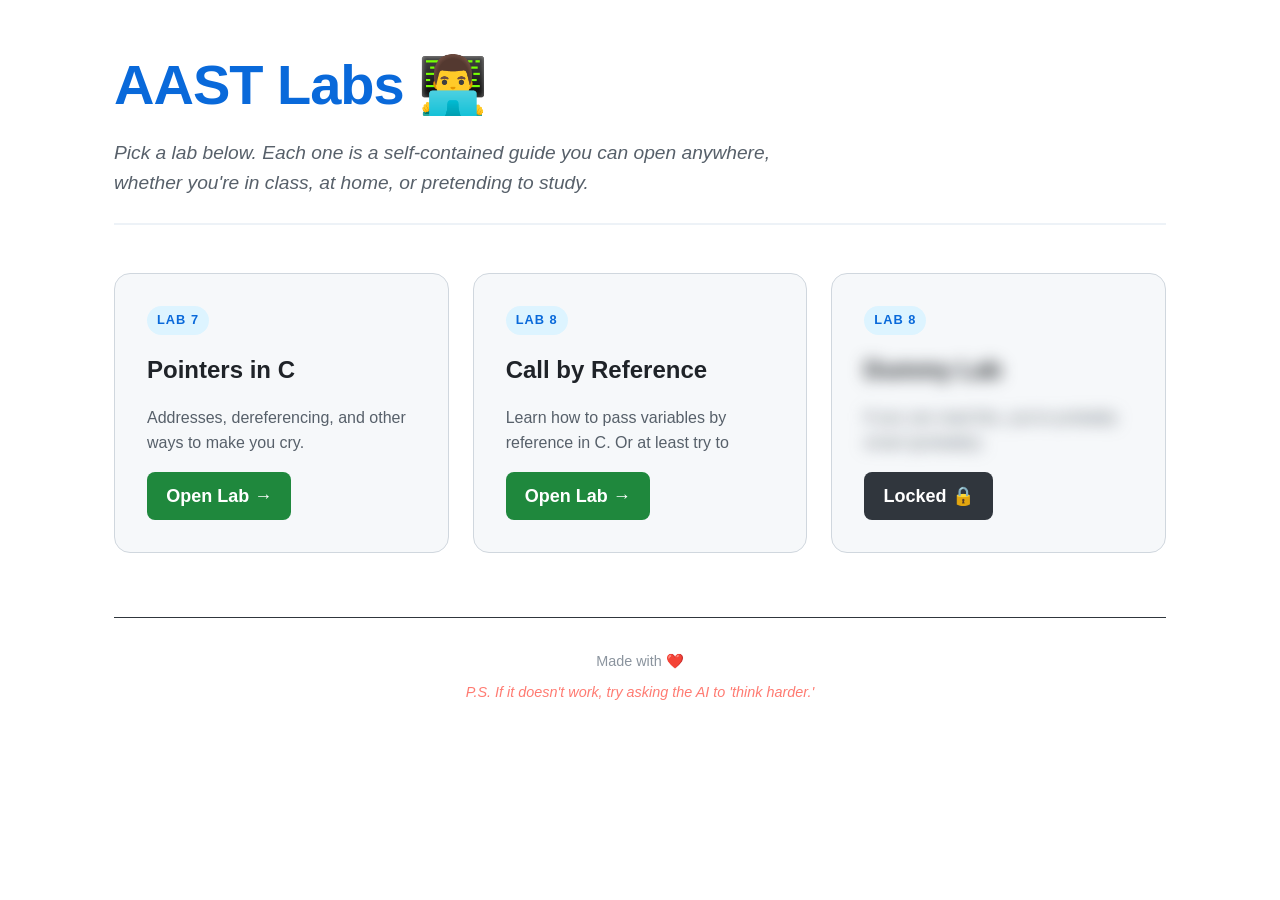
==== index.html @ 34c0be06 "oopsie: Forgot to link it :(" ====
<!doctype html>
<html lang="en">
  <head>
    <meta charset="UTF-8" />
    <meta name="viewport" content="width=device-width, initial-scale=1.0" />
    <title>AAST Labs — Try Not to Segfault</title>
    <style>
      * {
        margin: 0;
        padding: 0;
        box-sizing: border-box;
      }

      body {
        font-family: "Inter", "Segoe UI", sans-serif;
        background: #ffffff; /* Clean white */
        color: #1a1f23; /* Deep charcoal for readability */
        line-height: 1.6;
        font-size: 18px;
        padding: 2.5rem 1.5rem 4rem;
        max-width: 1100px;
        margin: 0 auto;
      }

      header {
        margin-bottom: 3rem;
        padding-bottom: 1.5rem;
        border-bottom: 2px solid #edf2f7;
      }

      h1 {
        color: #0969da; /* Classic "Link Blue" but punchier */
        font-size: clamp(2.5rem, 6vw, 3.5rem);
        font-weight: 900;
        letter-spacing: -1px;
        margin-bottom: 0.5rem;
      }

      .lead {
        color: #57606a;
        font-size: 1.2rem;
        max-width: 65ch;
        font-style: italic;
      }

      .labs {
        list-style: none;
        display: grid;
        grid-template-columns: repeat(auto-fill, minmax(300px, 1fr));
        gap: 1.5rem;
      }

      .card {
        border: 1px solid #d0d7de;
        border-radius: 16px;
        padding: 2rem;
        background: #f6f8fa; /* Subtle off-white/gray */
        display: flex;
        flex-direction: column;
        gap: 1rem;
        transition: all 0.3s cubic-bezier(0.4, 0, 0.2, 1);
        position: relative;
        overflow: hidden;
      }

      .card:hover {
        transform: translateY(-5px);
        border-color: #0969da;
        background: #ffffff;
        box-shadow: 0 12px 24px rgba(0, 0, 0, 0.08);
      }

      .card-number {
        font-size: 0.8rem;
        font-weight: 800;
        text-transform: uppercase;
        letter-spacing: 0.08em;
        color: #0969da;
        background: #ddf4ff;
        padding: 4px 10px;
        border-radius: 20px;
        align-self: flex-start;
      }

      .card h2 {
        color: #1f2328;
        font-size: 1.5rem;
        font-weight: 700;
      }

      .card p {
        color: #57606a;
        font-size: 1rem;
        flex-grow: 1;
      }

      .card a {
        align-self: flex-start;
        display: inline-block;
        background: #1f883d; /* "Go" Green */
        color: #ffffff;
        text-decoration: none;
        font-weight: 600;
        padding: 0.6rem 1.2rem;
        border-radius: 8px;
        transition: background 0.2s;
      }

      .card a:hover {
        background: #1a7f37;
        box-shadow: 0 4px 8px rgba(31, 136, 61, 0.2);
      }

      footer {
        margin-top: 5rem;
        text-align: center;
        font-size: 0.9rem;
        color: #6e7781;
        border-top: 1px solid #edf2f7;
        padding-top: 2rem;
      }

      .ps-line {
        color: #cf222e;
        font-weight: 600;
        display: block;
        margin-top: 0.5rem;
      }

      .emoji-span {
        font-style: normal;
      }

      /* Teaser card: light blur on copy only; button stays clear */
      .card--secret .card-secret-body {
        display: flex;
        flex-direction: column;
        gap: 1rem;
        filter: blur(8px);
        user-select: none;
        pointer-events: none;
        -webkit-user-select: none;
      }

      .card-fake-locked {
        align-self: flex-start;
        display: inline-block;
        background: #30363d;
        color: #ffffff;
        font-weight: 600;
        padding: 0.6rem 1.2rem;
        border-radius: 8px;
        cursor: not-allowed;
      }
    </style>
  </head>
  <body>
    <header>
      <h1>AAST Labs <span class="emoji-span">👨‍💻</span></h1>
      <p class="lead">
        Pick a lab below. Each one is a self-contained guide you can open
        anywhere, whether you're in class, at home, or pretending to study.
      </p>
    </header>

    <main>
      <ul class="labs" role="list">
        <li>
          <article class="card">
            <span class="card-number">Lab 7</span>
            <h2>Pointers in C</h2>
            <p>Addresses, dereferencing, and other ways to make you cry.</p>
            <a href="lab7.html">Open Lab →</a>
          </article>
        </li>

        <li>
          <article class="card">
            <span class="card-number">Lab 8</span>
            <h2>Call by Reference</h2>
            <p>
              Learn how to pass variables by reference in C. Or at least try to
            </p>
            <a href="lab8.html">Open Lab →</a>
          </article>
        </li>

        <li>
          <article
            class="card card--secret"
            aria-label="Lab 8 — coming later. Open lab is locked for now."
          >
            <span class="card-number">Lab 8</span>
            <div class="card-secret-body" aria-hidden="true">
              <h2>Dummy Lab</h2>
              <p>If you can read this, you're probably smart (probably).</p>
            </div>
            <span class="card-fake-locked">Locked 🔒</span>
          </article>
        </li>
      </ul>
    </main>

    <footer
      style="
        margin-top: 4rem;
        text-align: center;
        border-top: 1px solid #30363d;
        padding-top: 2rem;
      "
    >
      <p style="color: #8b949e; font-size: 0.9rem">
        Made with ❤️ <br />
        <span
          style="
            color: #ff7b72;
            font-style: italic;
            margin-top: 0.5rem;
            display: block;
          "
        >
          P.S. If it doesn't work, try asking the AI to 'think harder.'
        </span>
      </p>
    </footer>
  </body>
</html>
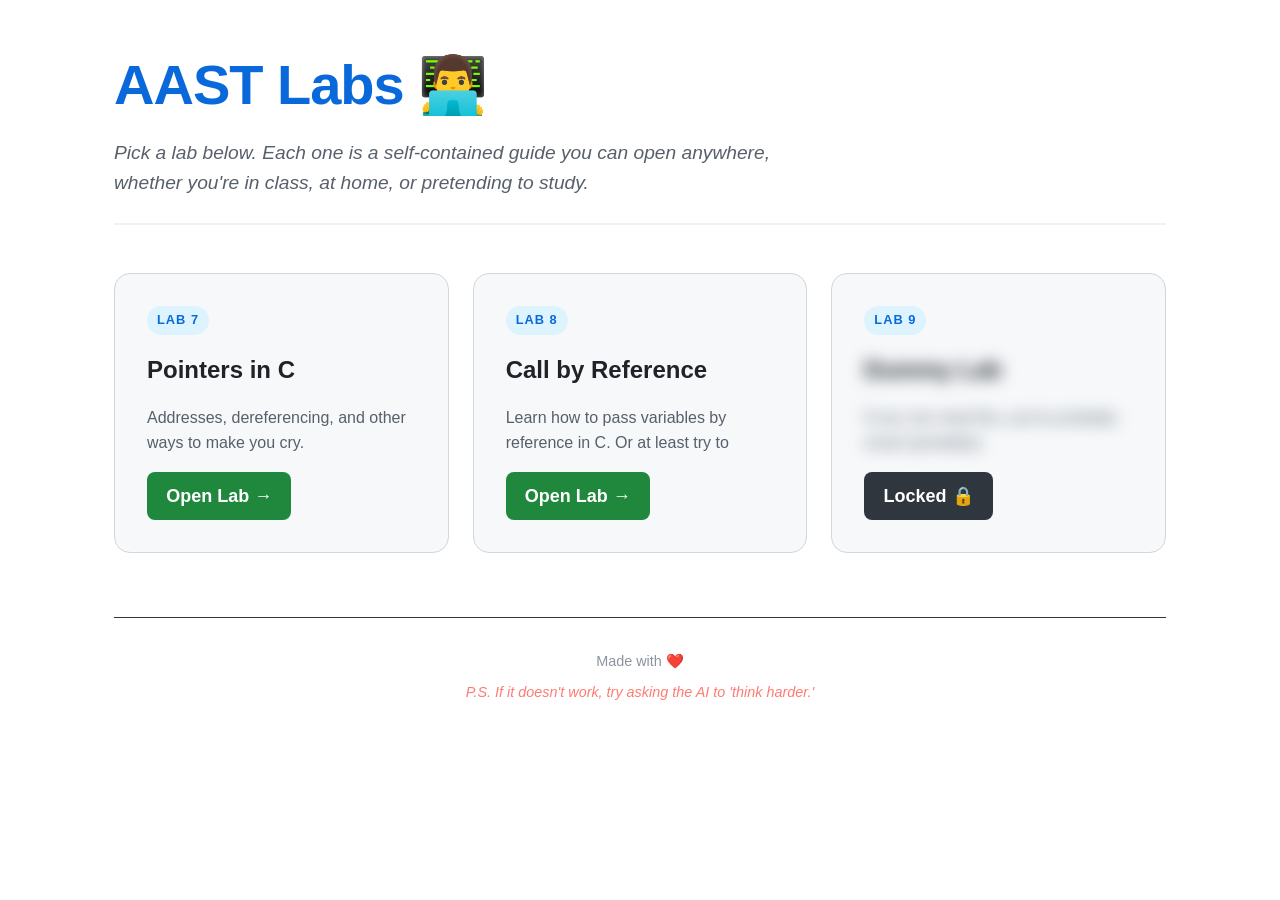
==== commit 1963a671: "feat: Update content" ====
--- a/index.html
+++ b/index.html
@@ -188,9 +188,9 @@
         <li>
           <article
             class="card card--secret"
-            aria-label="Lab 8 — coming later. Open lab is locked for now."
+            aria-label="Lab 9 — coming later. Open lab is locked for now."
           >
-            <span class="card-number">Lab 8</span>
+            <span class="card-number">Lab 9</span>
             <div class="card-secret-body" aria-hidden="true">
               <h2>Dummy Lab</h2>
               <p>If you can read this, you're probably smart (probably).</p>
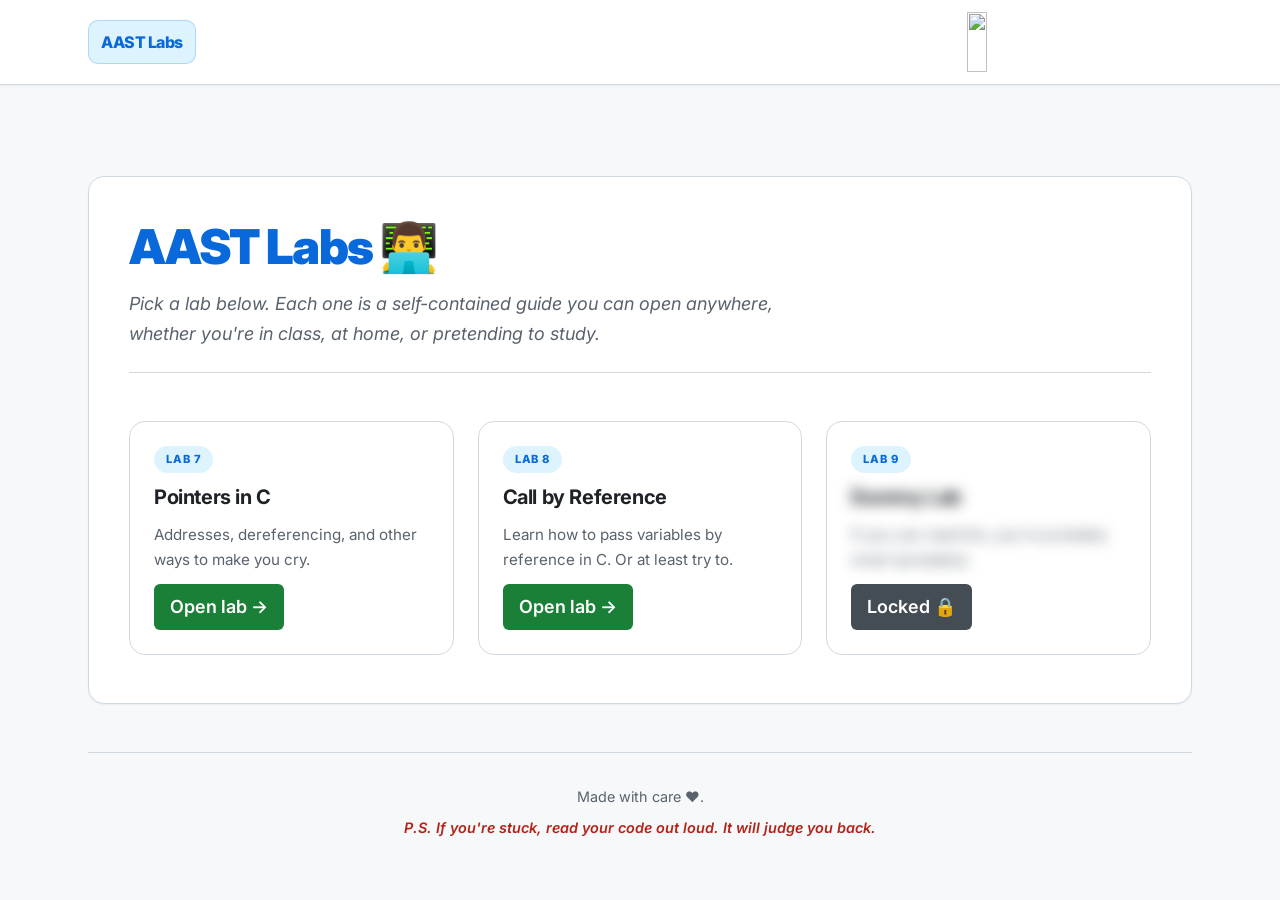
==== commit 88045566: "refactor: Revamp index.html layout, update title, and remove lab 7 and lab 8 pages" ====
--- a/index.html
+++ b/index.html
@@ -3,225 +3,77 @@
   <head>
     <meta charset="UTF-8" />
     <meta name="viewport" content="width=device-width, initial-scale=1.0" />
-    <title>AAST Labs — Try Not to Segfault</title>
-    <style>
-      * {
-        margin: 0;
-        padding: 0;
-        box-sizing: border-box;
-      }
+    <title>AAST Labs — Compile, Cry, Repeat</title>
 
-      body {
-        font-family: "Inter", "Segoe UI", sans-serif;
-        background: #ffffff; /* Clean white */
-        color: #1a1f23; /* Deep charcoal for readability */
-        line-height: 1.6;
-        font-size: 18px;
-        padding: 2.5rem 1.5rem 4rem;
-        max-width: 1100px;
-        margin: 0 auto;
-      }
+    <link rel="preconnect" href="https://fonts.googleapis.com" />
+    <link rel="preconnect" href="https://fonts.gstatic.com" crossorigin />
+    <link
+      href="https://fonts.googleapis.com/css2?family=Inter:wght@400;500;600;700;800&family=JetBrains+Mono:wght@400;500&display=swap"
+      rel="stylesheet"
+    />
 
-      header {
-        margin-bottom: 3rem;
-        padding-bottom: 1.5rem;
-        border-bottom: 2px solid #edf2f7;
-      }
+    <link rel="stylesheet" href="./assets/css/base.css" />
+    <link rel="stylesheet" href="./assets/css/layout.css" />
+    <link rel="stylesheet" href="./assets/css/components.css" />
+  </head>
+  <body class="page page--home" data-nav-active="home">
+    <div id="site-nav" data-site-nav aria-label="Site navigation"></div>
 
-      h1 {
-        color: #0969da; /* Classic "Link Blue" but punchier */
-        font-size: clamp(2.5rem, 6vw, 3.5rem);
-        font-weight: 900;
-        letter-spacing: -1px;
-        margin-bottom: 0.5rem;
-      }
+    <main class="page__main">
+      <header class="home-hero">
+        <h1>AAST Labs <span class="emoji-span">👨‍💻</span></h1>
+        <p class="lead">
+          Pick a lab below. Each one is a self-contained guide you can open
+          anywhere, whether you're in class, at home, or pretending to study.
+        </p>
+      </header>
 
-      .lead {
-        color: #57606a;
-        font-size: 1.2rem;
-        max-width: 65ch;
-        font-style: italic;
-      }
-
-      .labs {
-        list-style: none;
-        display: grid;
-        grid-template-columns: repeat(auto-fill, minmax(300px, 1fr));
-        gap: 1.5rem;
-      }
-
-      .card {
-        border: 1px solid #d0d7de;
-        border-radius: 16px;
-        padding: 2rem;
-        background: #f6f8fa; /* Subtle off-white/gray */
-        display: flex;
-        flex-direction: column;
-        gap: 1rem;
-        transition: all 0.3s cubic-bezier(0.4, 0, 0.2, 1);
-        position: relative;
-        overflow: hidden;
-      }
-
-      .card:hover {
-        transform: translateY(-5px);
-        border-color: #0969da;
-        background: #ffffff;
-        box-shadow: 0 12px 24px rgba(0, 0, 0, 0.08);
-      }
-
-      .card-number {
-        font-size: 0.8rem;
-        font-weight: 800;
-        text-transform: uppercase;
-        letter-spacing: 0.08em;
-        color: #0969da;
-        background: #ddf4ff;
-        padding: 4px 10px;
-        border-radius: 20px;
-        align-self: flex-start;
-      }
-
-      .card h2 {
-        color: #1f2328;
-        font-size: 1.5rem;
-        font-weight: 700;
-      }
-
-      .card p {
-        color: #57606a;
-        font-size: 1rem;
-        flex-grow: 1;
-      }
-
-      .card a {
-        align-self: flex-start;
-        display: inline-block;
-        background: #1f883d; /* "Go" Green */
-        color: #ffffff;
-        text-decoration: none;
-        font-weight: 600;
-        padding: 0.6rem 1.2rem;
-        border-radius: 8px;
-        transition: background 0.2s;
-      }
-
-      .card a:hover {
-        background: #1a7f37;
-        box-shadow: 0 4px 8px rgba(31, 136, 61, 0.2);
-      }
-
-      footer {
-        margin-top: 5rem;
-        text-align: center;
-        font-size: 0.9rem;
-        color: #6e7781;
-        border-top: 1px solid #edf2f7;
-        padding-top: 2rem;
-      }
-
-      .ps-line {
-        color: #cf222e;
-        font-weight: 600;
-        display: block;
-        margin-top: 0.5rem;
-      }
-
-      .emoji-span {
-        font-style: normal;
-      }
-
-      /* Teaser card: light blur on copy only; button stays clear */
-      .card--secret .card-secret-body {
-        display: flex;
-        flex-direction: column;
-        gap: 1rem;
-        filter: blur(8px);
-        user-select: none;
-        pointer-events: none;
-        -webkit-user-select: none;
-      }
-
-      .card-fake-locked {
-        align-self: flex-start;
-        display: inline-block;
-        background: #30363d;
-        color: #ffffff;
-        font-weight: 600;
-        padding: 0.6rem 1.2rem;
-        border-radius: 8px;
-        cursor: not-allowed;
-      }
-    </style>
-  </head>
-  <body>
-    <header>
-      <h1>AAST Labs <span class="emoji-span">👨‍💻</span></h1>
-      <p class="lead">
-        Pick a lab below. Each one is a self-contained guide you can open
-        anywhere, whether you're in class, at home, or pretending to study.
-      </p>
-    </header>
-
-    <main>
-      <ul class="labs" role="list">
+      <ul class="labs-grid" role="list">
         <li>
-          <article class="card">
-            <span class="card-number">Lab 7</span>
+          <article class="lab-card">
+            <span class="lab-card__badge">Lab 7</span>
             <h2>Pointers in C</h2>
             <p>Addresses, dereferencing, and other ways to make you cry.</p>
-            <a href="lab7.html">Open Lab →</a>
+            <a class="lab-card__cta" href="./labs/lab7.html">Open lab -></a>
           </article>
         </li>
 
         <li>
-          <article class="card">
-            <span class="card-number">Lab 8</span>
+          <article class="lab-card">
+            <span class="lab-card__badge">Lab 8</span>
             <h2>Call by Reference</h2>
             <p>
-              Learn how to pass variables by reference in C. Or at least try to
+              Learn how to pass variables by reference in C. Or at least try to.
             </p>
-            <a href="lab8.html">Open Lab →</a>
+            <a class="lab-card__cta" href="./labs/lab8.html">Open lab -></a>
           </article>
         </li>
 
         <li>
           <article
-            class="card card--secret"
+            class="lab-card lab-card--secret"
             aria-label="Lab 9 — coming later. Open lab is locked for now."
           >
-            <span class="card-number">Lab 9</span>
-            <div class="card-secret-body" aria-hidden="true">
+            <span class="lab-card__badge">Lab 9</span>
+            <div class="lab-card__secret" aria-hidden="true">
               <h2>Dummy Lab</h2>
               <p>If you can read this, you're probably smart (probably).</p>
             </div>
-            <span class="card-fake-locked">Locked 🔒</span>
+            <span class="lab-card__locked">Locked 🔒</span>
           </article>
         </li>
       </ul>
     </main>
 
-    <footer
-      style="
-        margin-top: 4rem;
-        text-align: center;
-        border-top: 1px solid #30363d;
-        padding-top: 2rem;
-      "
-    >
-      <p style="color: #8b949e; font-size: 0.9rem">
-        Made with ❤️ <br />
-        <span
-          style="
-            color: #ff7b72;
-            font-style: italic;
-            margin-top: 0.5rem;
-            display: block;
-          "
-        >
-          P.S. If it doesn't work, try asking the AI to 'think harder.'
+    <footer class="site-footer">
+      <p>
+        Made with care ❤️.
+        <span class="site-footer__ps">
+          P.S. If you're stuck, read your code out loud. It will judge you back.
         </span>
       </p>
     </footer>
+
+    <script data-site-root="." src="./assets/js/site.js" defer></script>
   </body>
 </html>
--- a/assets/css/base.css
+++ b/assets/css/base.css
@@ -0,0 +1,204 @@
+/* Design tokens & reset */
+:root {
+  --font-sans: "Inter", system-ui, -apple-system, "Segoe UI", sans-serif;
+  --font-mono: "JetBrains Mono", ui-monospace, "Consolas", monospace;
+
+  --space-1: 0.25rem;
+  --space-2: 0.5rem;
+  --space-3: 0.75rem;
+  --space-4: 1rem;
+  --space-5: 1.5rem;
+  --space-6: 2rem;
+  --space-8: 2.5rem;
+  --space-10: 3rem;
+
+  --radius-sm: 6px;
+  --radius-md: 10px;
+  --radius-lg: 14px;
+  --radius-xl: 16px;
+
+  --color-bg: #f6f8fa;
+  --color-surface: #ffffff;
+  --color-text: #1f2328;
+  --color-muted: #59636e;
+  --color-border: #d1d9e0;
+  --color-accent: #0969da;
+  --color-accent-soft: #ddf4ff;
+  --color-accent-2: #8250df;
+  --color-warn: #b45309;
+  --color-code: #b42318;
+  --color-code-bg: #f0f3f6;
+
+  --shadow-sm: 0 1px 2px rgba(31, 35, 40, 0.06);
+  --shadow-md: 0 8px 24px rgba(31, 35, 40, 0.08);
+
+  --transition-fast: 150ms ease;
+  --transition-base: 200ms ease;
+  --nav-height: 4.5rem;
+}
+
+*,
+*::before,
+*::after {
+  box-sizing: border-box;
+}
+
+html {
+  scroll-behavior: smooth;
+}
+
+body {
+  margin: 0;
+  font-family: var(--font-sans);
+  font-size: clamp(1rem, 0.35vw + 0.95rem, 1.125rem);
+  line-height: 1.65;
+  color: var(--color-text);
+  background: var(--color-bg);
+  -webkit-font-smoothing: antialiased;
+}
+
+img {
+  max-width: 100%;
+  height: auto;
+}
+
+a {
+  color: var(--color-accent);
+  text-decoration: none;
+  font-weight: 500;
+  transition: color var(--transition-fast), opacity var(--transition-fast);
+}
+
+a:hover {
+  text-decoration: underline;
+}
+
+p {
+  margin: var(--space-4) 0;
+  max-width: 75ch;
+}
+
+strong {
+  color: var(--color-text);
+  font-weight: 700;
+}
+
+h1,
+h2,
+h3,
+h4 {
+  font-weight: 700;
+  line-height: 1.25;
+  letter-spacing: -0.02em;
+}
+
+h1 {
+  color: var(--color-accent);
+  font-size: clamp(1.75rem, 2vw + 1.25rem, 2.75rem);
+  border-bottom: 1px solid var(--color-border);
+  padding-bottom: var(--space-3);
+  margin: var(--space-8) 0 var(--space-4);
+}
+
+h2 {
+  color: var(--color-accent);
+  font-size: clamp(1.35rem, 1.2vw + 1.1rem, 1.85rem);
+  margin: var(--space-8) 0 var(--space-4);
+}
+
+h3 {
+  color: var(--color-accent-2);
+  font-size: clamp(1.15rem, 0.6vw + 1rem, 1.35rem);
+  margin: var(--space-6) 0 var(--space-3);
+}
+
+h4 {
+  color: var(--color-warn);
+  font-size: 1.1rem;
+  margin: var(--space-5) 0 var(--space-2);
+}
+
+:not(pre) > code {
+  background: var(--color-code-bg);
+  color: var(--color-code);
+  padding: 0.15em 0.45em;
+  border-radius: var(--radius-sm);
+  font-family: var(--font-mono);
+  font-size: 0.92em;
+  font-weight: 500;
+}
+
+pre {
+  border-radius: var(--radius-md);
+  padding: var(--space-5);
+  overflow-x: auto;
+  margin: var(--space-5) 0;
+  font-size: 0.9rem;
+  line-height: 1.65;
+  box-shadow: var(--shadow-sm);
+}
+
+pre code {
+  background: none !important;
+  color: inherit;
+  padding: 0;
+  font-family: var(--font-mono);
+}
+
+blockquote {
+  border-left: 4px solid var(--color-accent);
+  background: var(--color-accent-soft);
+  padding: var(--space-4) var(--space-5);
+  margin: var(--space-5) 0;
+  border-radius: 0 var(--radius-md) var(--radius-md) 0;
+  font-size: 1.02em;
+}
+
+blockquote p {
+  margin: var(--space-2) 0;
+}
+
+table {
+  width: 100%;
+  border-collapse: collapse;
+  margin: var(--space-5) 0;
+  font-size: 0.95em;
+  border-radius: var(--radius-md);
+  overflow: hidden;
+  box-shadow: var(--shadow-sm);
+}
+
+th {
+  background: var(--color-accent-soft);
+  color: var(--color-accent);
+  text-align: left;
+  padding: var(--space-3) var(--space-4);
+  border: 1px solid var(--color-border);
+  font-weight: 700;
+}
+
+td {
+  padding: var(--space-3) var(--space-4);
+  border: 1px solid var(--color-border);
+  background: var(--color-surface);
+}
+
+tr:nth-child(even) td {
+  background: #f6f8fa;
+}
+
+ul,
+ol {
+  padding-left: 1.35rem;
+  margin: var(--space-4) 0;
+}
+
+li {
+  margin: var(--space-2) 0;
+}
+
+hr {
+  border: none;
+  border-top: 1px solid var(--color-border);
+  margin: var(--space-8) 0;
+}
--- a/assets/css/layout.css
+++ b/assets/css/layout.css
@@ -0,0 +1,31 @@
+/* Page shells & rhythm */
+.page {
+  min-height: 100vh;
+}
+
+.page--lab {
+  padding: calc(var(--nav-height) + var(--space-6)) var(--space-5) var(--space-10);
+  max-width: 72rem;
+  margin: 0 auto;
+}
+
+.page--home {
+  padding: calc(var(--nav-height) + var(--space-6)) var(--space-5) var(--space-10);
+  max-width: 72rem;
+  margin: 0 auto;
+}
+
+.page__main {
+  background: var(--color-surface);
+  border: 1px solid var(--color-border);
+  border-radius: var(--radius-xl);
+  padding: var(--space-6) var(--space-6) var(--space-8);
+  box-shadow: var(--shadow-sm);
+}
+
+@media (min-width: 768px) {
+  .page--lab .page__main,
+  .page--home .page__main {
+    padding: var(--space-8);
+  }
+}
--- a/assets/css/components.css
+++ b/assets/css/components.css
@@ -0,0 +1,500 @@
+/* Primary navigation */
+[data-site-nav] {
+  min-height: var(--nav-height);
+}
+
+.site-nav {
+  position: fixed;
+  inset: 0 0 auto 0;
+  z-index: 300;
+  background: color-mix(in srgb, var(--color-surface) 92%, transparent);
+  backdrop-filter: blur(10px);
+  border-bottom: 1px solid var(--color-border);
+  box-shadow: var(--shadow-sm);
+}
+
+.site-nav__inner {
+  max-width: 72rem;
+  margin: 0 auto;
+  padding: var(--space-3) var(--space-5);
+  display: flex;
+  align-items: center;
+  justify-content: space-between;
+  gap: var(--space-4);
+}
+
+.site-nav__brand {
+  font-weight: 800;
+  letter-spacing: -0.03em;
+  color: var(--color-text);
+  text-decoration: none;
+  font-size: 1rem;
+  padding: var(--space-2) var(--space-3);
+  border-radius: var(--radius-md);
+  border: 1px solid transparent;
+  transition: background var(--transition-base), color var(--transition-base),
+    border-color var(--transition-base), box-shadow var(--transition-base),
+    transform var(--transition-base);
+}
+
+.site-nav__brand:hover {
+  text-decoration: none;
+  background: var(--color-accent-soft);
+  color: var(--color-accent);
+}
+
+.site-nav__brand.is-active {
+  color: var(--color-accent);
+  background: var(--color-accent-soft);
+  border-color: color-mix(in srgb, var(--color-accent) 22%, transparent);
+}
+
+/* Subpage: back to index */
+.site-nav__brand--back {
+  font-weight: 600;
+  font-size: 0.9375rem;
+  letter-spacing: 0.02em;
+  color: var(--color-muted);
+  background: var(--color-surface);
+  border-color: var(--color-border);
+  border-radius: 999px;
+  padding: var(--space-2) var(--space-4);
+  box-shadow: var(--shadow-sm);
+}
+
+.site-nav__brand--back:hover {
+  color: var(--color-accent);
+  background: var(--color-accent-soft);
+  border-color: color-mix(in srgb, var(--color-accent) 28%, var(--color-border));
+  box-shadow: var(--shadow-md);
+  transform: translateX(-2px);
+}
+
+.site-nav__brand--back:active {
+  transform: translateX(0);
+}
+
+.site-nav__logo-link {
+  display: flex;
+  align-items: center;
+  flex-shrink: 0;
+  line-height: 0;
+  border-radius: var(--radius-sm);
+  transition: opacity var(--transition-base), transform var(--transition-base);
+}
+
+.site-nav__logo-link:hover {
+  opacity: 0.92;
+  transform: scale(1.02);
+}
+
+.site-nav__logo {
+  height: clamp(3rem, 8vw, 3.75rem);
+  width: auto;
+  max-width: min(20rem, 58vw);
+  object-fit: contain;
+}
+
+/* Lab author header */
+.lab-header {
+  display: flex;
+  flex-wrap: wrap;
+  justify-content: space-between;
+  align-items: center;
+  gap: var(--space-5);
+  border-bottom: 1px solid var(--color-border);
+  padding-bottom: var(--space-5);
+  margin-bottom: var(--space-6);
+}
+
+.lab-header__info h1 {
+  margin: 0;
+  border: none;
+  padding: 0;
+  font-size: clamp(1.35rem, 1vw + 1.1rem, 1.85rem);
+  color: var(--color-text);
+}
+
+.lab-header__info p {
+  margin: var(--space-1) 0 0;
+  color: var(--color-muted);
+  font-weight: 600;
+  font-size: 0.95rem;
+  max-width: none;
+}
+
+.lab-header__logo {
+  height: clamp(72px, 12vw, 120px);
+  width: auto;
+  object-fit: contain;
+  transition: transform var(--transition-base);
+}
+
+.lab-header__logo:hover {
+  transform: scale(1.02);
+}
+
+/* TOC sidebar */
+.toc-toggle {
+  position: fixed;
+  top: calc(var(--nav-height) + var(--space-3));
+  right: var(--space-4);
+  z-index: 200;
+  background: #1a7f37;
+  color: #fff;
+  border: none;
+  border-radius: var(--radius-md);
+  padding: var(--space-3) var(--space-4);
+  cursor: pointer;
+  font-size: 0.9rem;
+  font-weight: 600;
+  font-family: inherit;
+  box-shadow: var(--shadow-md);
+  transition: background var(--transition-base), transform var(--transition-base),
+    box-shadow var(--transition-base);
+}
+
+.toc-toggle:hover {
+  background: #136d2e;
+  transform: translateY(-1px);
+}
+
+.toc-toggle:active {
+  transform: translateY(0);
+}
+
+#sidebar {
+  position: fixed;
+  top: calc(var(--nav-height) + var(--space-3));
+  right: var(--space-4);
+  margin-top: 3rem;
+  background: var(--color-surface);
+  border: 1px solid var(--color-border);
+  border-radius: var(--radius-md);
+  padding: var(--space-4);
+  max-width: 17.5rem;
+  max-height: min(70vh, 32rem);
+  overflow-y: auto;
+  font-size: 0.875rem;
+  z-index: 100;
+  display: none;
+  box-shadow: var(--shadow-md);
+}
+
+#sidebar.open {
+  display: block;
+  animation: fade-in var(--transition-base) ease;
+}
+
+.sidebar__label {
+  margin: 0;
+  font-weight: 700;
+  font-size: 0.8rem;
+  text-transform: uppercase;
+  letter-spacing: 0.06em;
+  color: var(--color-accent);
+}
+
+.sidebar__rule {
+  margin: var(--space-2) 0 var(--space-3);
+  border: none;
+  border-top: 1px solid var(--color-border);
+}
+
+.sidebar__link {
+  display: block;
+  padding: var(--space-1) 0;
+  color: var(--color-muted);
+  text-decoration: none;
+  border-radius: var(--radius-sm);
+  transition: color var(--transition-fast), background var(--transition-fast);
+}
+
+.sidebar__link:hover {
+  color: var(--color-accent);
+  text-decoration: none;
+}
+
+.sidebar__link--level-1 {
+  font-weight: 700;
+  color: var(--color-text);
+}
+
+.sidebar__link--level-2 {
+  font-weight: 600;
+}
+
+.sidebar__link--level-3 {
+  padding-left: var(--space-4);
+  font-weight: 500;
+}
+
+/* Answer reveal */
+.answer-toggle {
+  display: inline-block;
+  background: #1a7f37;
+  color: #fff;
+  border: none;
+  border-radius: var(--radius-sm);
+  padding: var(--space-2) var(--space-4);
+  cursor: pointer;
+  font-size: 0.9rem;
+  font-weight: 600;
+  font-family: inherit;
+  margin: var(--space-3) 0 var(--space-1);
+  transition: background var(--transition-base), transform var(--transition-fast);
+}
+
+.answer-toggle:hover {
+  background: #136d2e;
+}
+
+.answer-toggle.revealed {
+  background: #b42318;
+}
+
+.answer-toggle.revealed:hover {
+  background: #8a1a12;
+}
+
+.answer-block {
+  display: none;
+  background: #dafbe1;
+  border-left: 4px solid #1a7f37;
+  border-radius: 0 var(--radius-md) var(--radius-md) 0;
+  padding: var(--space-4) var(--space-5);
+  margin: var(--space-2) 0 var(--space-5);
+}
+
+.answer-block.visible {
+  display: block;
+  animation: fade-in-up 240ms ease;
+}
+
+.answer-block h4 {
+  color: #136d2e;
+  margin: 0 0 var(--space-2);
+}
+
+.answer-block pre {
+  margin: var(--space-3) 0;
+}
+
+.answer-block p {
+  margin: var(--space-2) 0;
+}
+
+/* Lab 8 callout */
+.sneak-peek {
+  background: linear-gradient(135deg, #fff8c5, #ffea7f);
+  border: 1px solid #d4a72c;
+  border-radius: var(--radius-lg);
+  padding: var(--space-5) var(--space-6);
+  margin: var(--space-6) 0;
+}
+
+.sneak-peek h2 {
+  color: var(--color-warn);
+  margin-top: 0;
+}
+
+@keyframes fade-in {
+  from {
+    opacity: 0;
+  }
+  to {
+    opacity: 1;
+  }
+}
+
+@keyframes fade-in-up {
+  from {
+    opacity: 0;
+    transform: translateY(4px);
+  }
+  to {
+    opacity: 1;
+    transform: translateY(0);
+  }
+}
+
+/* Home: hero & cards */
+.home-hero {
+  margin-bottom: var(--space-8);
+  padding-bottom: var(--space-5);
+  border-bottom: 1px solid var(--color-border);
+}
+
+.home-hero h1 {
+  border: none;
+  padding: 0;
+  margin: 0 0 var(--space-3);
+  font-size: clamp(2rem, 4vw + 1rem, 3rem);
+  font-weight: 900;
+  letter-spacing: -0.04em;
+}
+
+.home-hero .lead {
+  color: var(--color-muted);
+  font-size: 1.125rem;
+  max-width: 60ch;
+  margin: 0;
+  font-style: italic;
+}
+
+.emoji-span {
+  font-style: normal;
+}
+
+.labs-grid {
+  list-style: none;
+  margin: 0;
+  padding: 0;
+  display: grid;
+  grid-template-columns: repeat(auto-fill, minmax(17rem, 1fr));
+  gap: var(--space-5);
+}
+
+.lab-card {
+  border: 1px solid var(--color-border);
+  border-radius: var(--radius-xl);
+  padding: var(--space-5);
+  background: var(--color-surface);
+  display: flex;
+  flex-direction: column;
+  gap: var(--space-3);
+  transition: border-color var(--transition-base), box-shadow var(--transition-base),
+    transform var(--transition-base);
+}
+
+.lab-card:hover {
+  border-color: color-mix(in srgb, var(--color-accent) 35%, var(--color-border));
+  box-shadow: var(--shadow-md);
+  transform: translateY(-2px);
+}
+
+.lab-card__badge {
+  font-size: 0.7rem;
+  font-weight: 800;
+  text-transform: uppercase;
+  letter-spacing: 0.08em;
+  color: var(--color-accent);
+  background: var(--color-accent-soft);
+  padding: var(--space-1) var(--space-3);
+  border-radius: 999px;
+  align-self: flex-start;
+}
+
+.lab-card h2 {
+  margin: 0;
+  font-size: 1.25rem;
+  color: var(--color-text);
+  border: none;
+  padding: 0;
+}
+
+.lab-card p {
+  margin: 0;
+  color: var(--color-muted);
+  font-size: 0.95rem;
+  flex-grow: 1;
+}
+
+.lab-card__cta {
+  align-self: flex-start;
+  display: inline-block;
+  background: #1a7f37;
+  color: #fff;
+  text-decoration: none;
+  font-weight: 600;
+  padding: var(--space-2) var(--space-4);
+  border-radius: var(--radius-sm);
+  transition: background var(--transition-base), box-shadow var(--transition-base),
+    transform var(--transition-fast);
+}
+
+.lab-card__cta:hover {
+  text-decoration: none;
+  background: #136d2e;
+  box-shadow: 0 4px 12px rgba(26, 127, 55, 0.25);
+}
+
+.lab-card--secret .lab-card__secret {
+  display: flex;
+  flex-direction: column;
+  gap: var(--space-3);
+  filter: blur(7px);
+  user-select: none;
+  pointer-events: none;
+}
+
+.lab-card__locked {
+  align-self: flex-start;
+  display: inline-block;
+  background: #454d54;
+  color: #fff;
+  font-weight: 600;
+  padding: var(--space-2) var(--space-4);
+  border-radius: var(--radius-sm);
+  cursor: not-allowed;
+}
+
+.site-footer {
+  margin-top: var(--space-10);
+  text-align: center;
+  font-size: 0.9rem;
+  color: var(--color-muted);
+  border-top: 1px solid var(--color-border);
+  padding-top: var(--space-6);
+}
+
+.site-footer p {
+  max-width: none;
+  margin: 0;
+}
+
+.site-footer__ps {
+  color: #b42318;
+  font-weight: 600;
+  display: block;
+  margin-top: var(--space-2);
+  font-style: italic;
+}
+
+@media print {
+  body {
+    background: #fff;
+    color: #000;
+    font-size: 12pt;
+  }
+
+  pre {
+    background: #f0f3f6 !important;
+    color: #000 !important;
+    border: 1px solid #ccc;
+  }
+
+  :not(pre) > code {
+    background: #f0f3f6;
+    color: #b42318;
+  }
+
+  .site-nav,
+  #sidebar,
+  .toc-toggle {
+    display: none !important;
+  }
+
+  .answer-block {
+    display: block !important;
+  }
+
+  .answer-toggle {
+    display: none !important;
+  }
+
+  .page--lab,
+  .page--home {
+    padding-top: 0;
+  }
+}
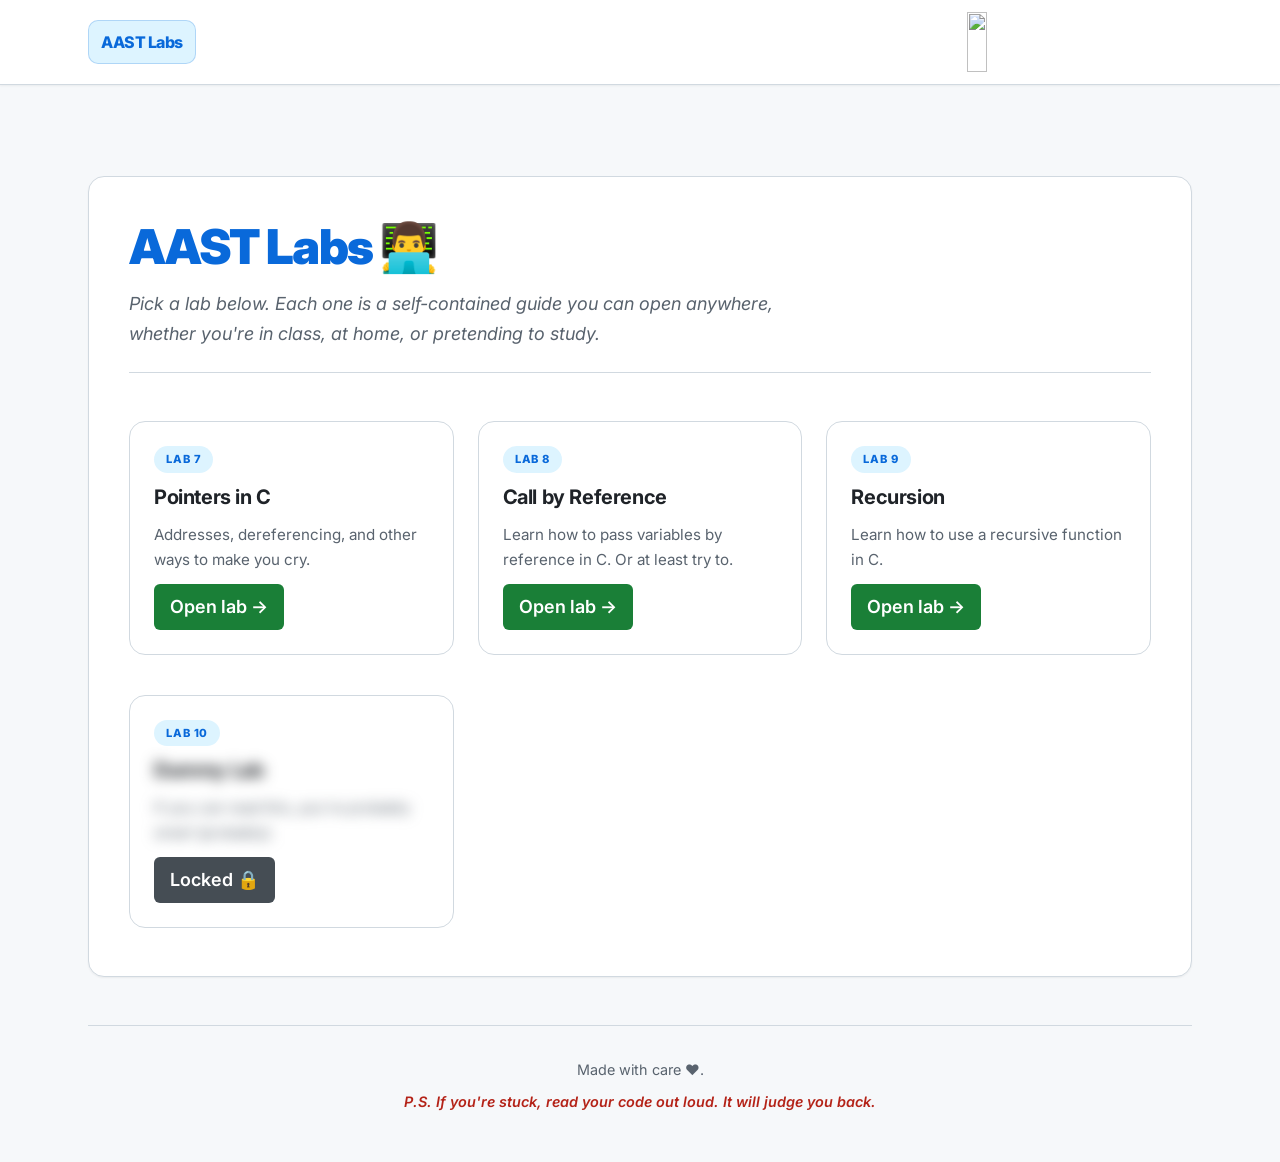
==== commit 1683ba28: "feat: Add Lab 9 and update Lab 10 details in index.html; update VSCode theme settings" ====
--- a/index.html
+++ b/index.html
@@ -50,11 +50,20 @@
         </li>
 
         <li>
+          <article class="lab-card">
+            <span class="lab-card__badge">Lab 9</span>
+            <h2>Recursion</h2>
+            <p>Learn how to use a recursive function in C.</p>
+            <a class="lab-card__cta" href="./labs/lab9.html">Open lab -></a>
+          </article>
+        </li>
+
+        <li>
           <article
             class="lab-card lab-card--secret"
-            aria-label="Lab 9 — coming later. Open lab is locked for now."
+            aria-label="Lab 10 — coming later. Open lab is locked for now."
           >
-            <span class="lab-card__badge">Lab 9</span>
+            <span class="lab-card__badge">Lab 10</span>
             <div class="lab-card__secret" aria-hidden="true">
               <h2>Dummy Lab</h2>
               <p>If you can read this, you're probably smart (probably).</p>
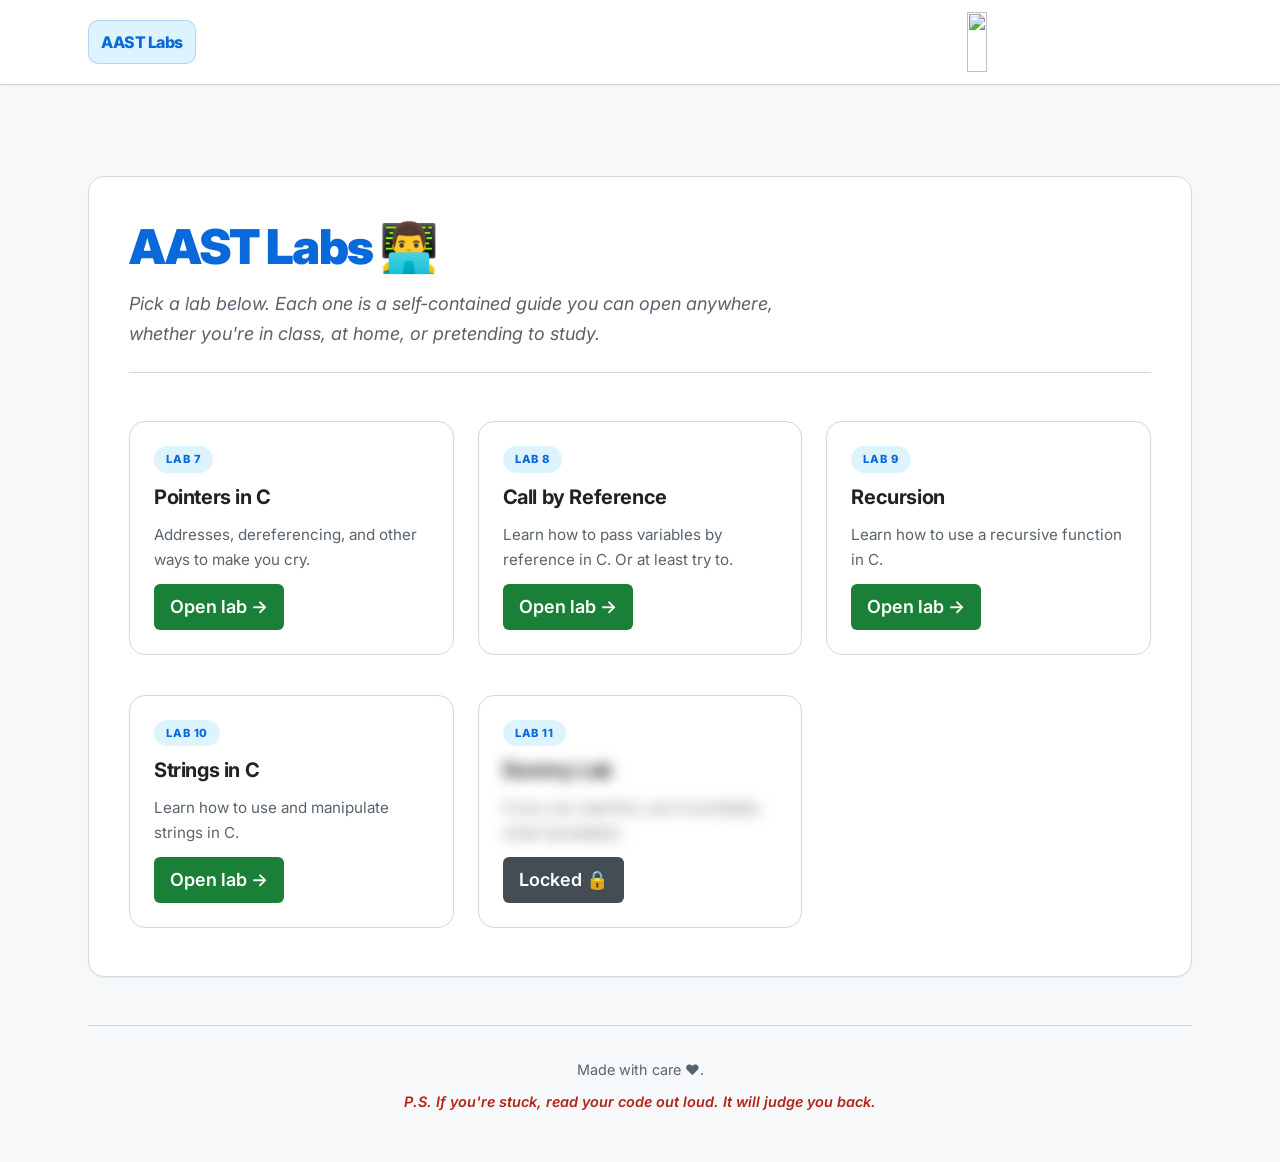
==== commit a3b44e11: "feat: Add lab 10" ====
--- a/index.html
+++ b/index.html
@@ -59,11 +59,20 @@
         </li>
 
         <li>
+          <article class="lab-card">
+            <span class="lab-card__badge">Lab 10</span>
+            <h2>Strings in C</h2>
+            <p>Learn how to use and manipulate strings in C.</p>
+            <a class="lab-card__cta" href="./labs/lab10.html">Open lab -></a>
+          </article>
+        </li>
+
+        <li>
           <article
             class="lab-card lab-card--secret"
-            aria-label="Lab 10 — coming later. Open lab is locked for now."
+            aria-label="Lab 11 — coming later. Open lab is locked for now."
           >
-            <span class="lab-card__badge">Lab 10</span>
+            <span class="lab-card__badge">Lab 11</span>
             <div class="lab-card__secret" aria-hidden="true">
               <h2>Dummy Lab</h2>
               <p>If you can read this, you're probably smart (probably).</p>
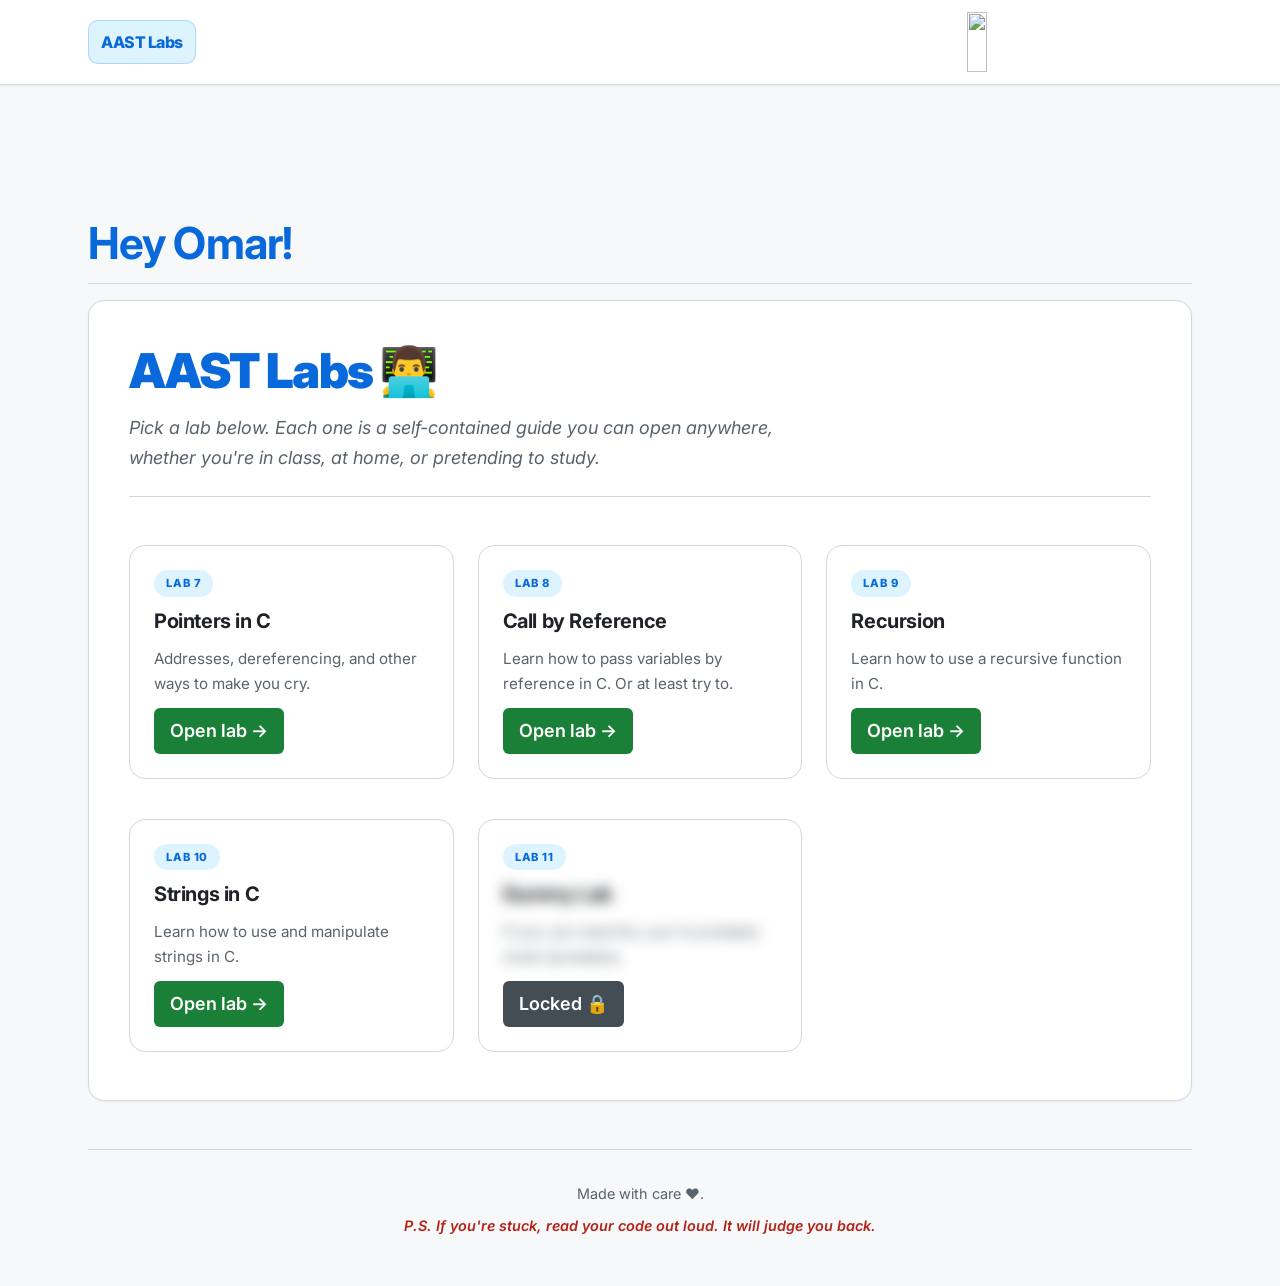
==== commit f22eec65: "Hey omar" ====
--- a/index.html
+++ b/index.html
@@ -18,6 +18,8 @@
   </head>
   <body class="page page--home" data-nav-active="home">
     <div id="site-nav" data-site-nav aria-label="Site navigation"></div>
+
+    <h1>Hey Omar!</h1>
 
     <main class="page__main">
       <header class="home-hero">
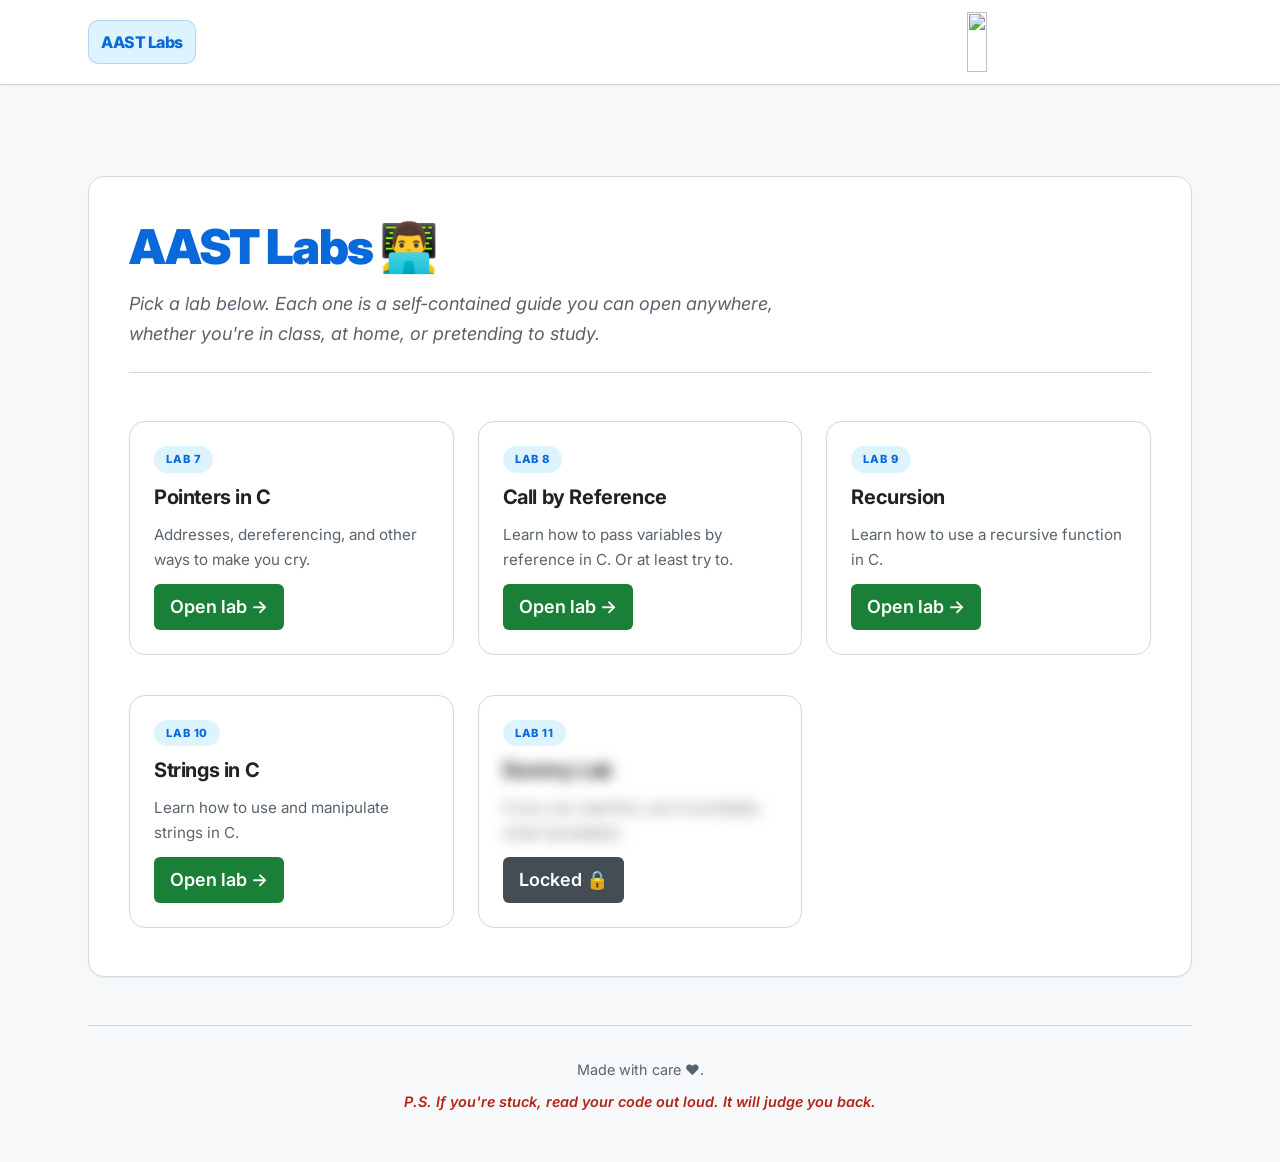
==== commit 317f5958: "Remove test" ====
--- a/index.html
+++ b/index.html
@@ -18,8 +18,6 @@
   </head>
   <body class="page page--home" data-nav-active="home">
     <div id="site-nav" data-site-nav aria-label="Site navigation"></div>
-
-    <h1>Hey Omar!</h1>
 
     <main class="page__main">
       <header class="home-hero">
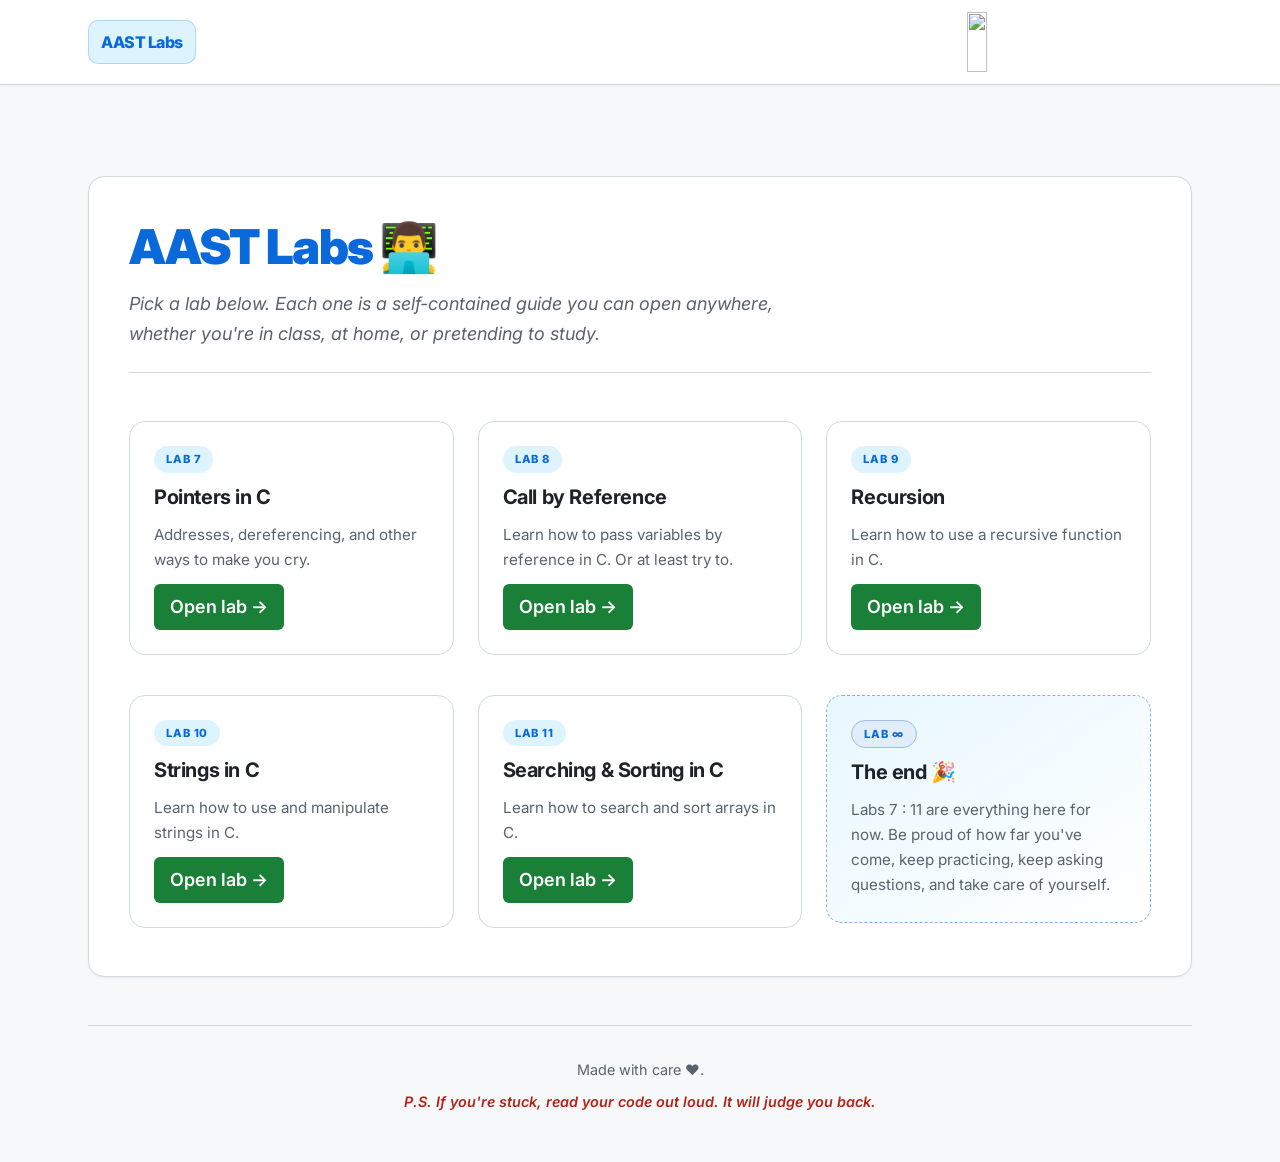
==== commit 12e8eac5: "feat: Add Lab 11 to index.html and update lab finale content; enhance styles for lab cards" ====
--- a/index.html
+++ b/index.html
@@ -68,16 +68,26 @@
         </li>
 
         <li>
+          <article class="lab-card">
+            <span class="lab-card__badge">Lab 11</span>
+            <h2>Searching & Sorting in C</h2>
+            <p>Learn how to search and sort arrays in C.</p>
+            <a class="lab-card__cta" href="./labs/lab11.html">Open lab -></a>
+          </article>
+        </li>
+
+        <li>
           <article
-            class="lab-card lab-card--secret"
-            aria-label="Lab 11 — coming later. Open lab is locked for now."
+            class="lab-card lab-card--finale"
+            aria-label="No more labs for now — you have reached the end of the collection."
           >
-            <span class="lab-card__badge">Lab 11</span>
-            <div class="lab-card__secret" aria-hidden="true">
-              <h2>Dummy Lab</h2>
-              <p>If you can read this, you're probably smart (probably).</p>
-            </div>
-            <span class="lab-card__locked">Locked 🔒</span>
+            <span class="lab-card__badge">Lab ∞</span>
+            <h2>The end 🎉</h2>
+            <p>
+              Labs 7 : 11 are everything here for now. Be proud of how far
+              you've come, keep practicing, keep asking questions, and take care
+              of yourself.
+            </p>
           </article>
         </li>
       </ul>
--- a/assets/css/components.css
+++ b/assets/css/components.css
@@ -284,6 +284,19 @@
   margin: var(--space-2) 0;
 }
 
+.danger-box {
+  background: #fef2f2;
+  border-left: 4px solid #dc2626;
+  border-radius: 0 var(--radius-md) var(--radius-md) 0;
+  padding: var(--space-4) var(--space-5);
+  margin: var(--space-5) 0;
+  font-size: 1.02em;
+}
+
+.danger-box p {
+  margin: var(--space-2) 0;
+}
+
 /* Lab 8 callout */
 .sneak-peek {
   background: linear-gradient(135deg, #fff8c5, #ffea7f);
@@ -419,6 +432,22 @@
   box-shadow: 0 4px 12px rgba(26, 127, 55, 0.25);
 }
 
+.lab-card--finale {
+  background: linear-gradient(
+    145deg,
+    color-mix(in srgb, var(--color-accent-soft) 70%, var(--color-surface)),
+    var(--color-surface)
+  );
+  border-style: dashed;
+  border-color: color-mix(in srgb, var(--color-accent) 35%, var(--color-border));
+}
+
+.lab-card--finale .lab-card__badge {
+  background: color-mix(in srgb, var(--color-accent) 12%, var(--color-surface));
+  color: var(--color-accent);
+  border: 1px solid color-mix(in srgb, var(--color-accent) 25%, var(--color-border));
+}
+
 .lab-card--secret .lab-card__secret {
   display: flex;
   flex-direction: column;
